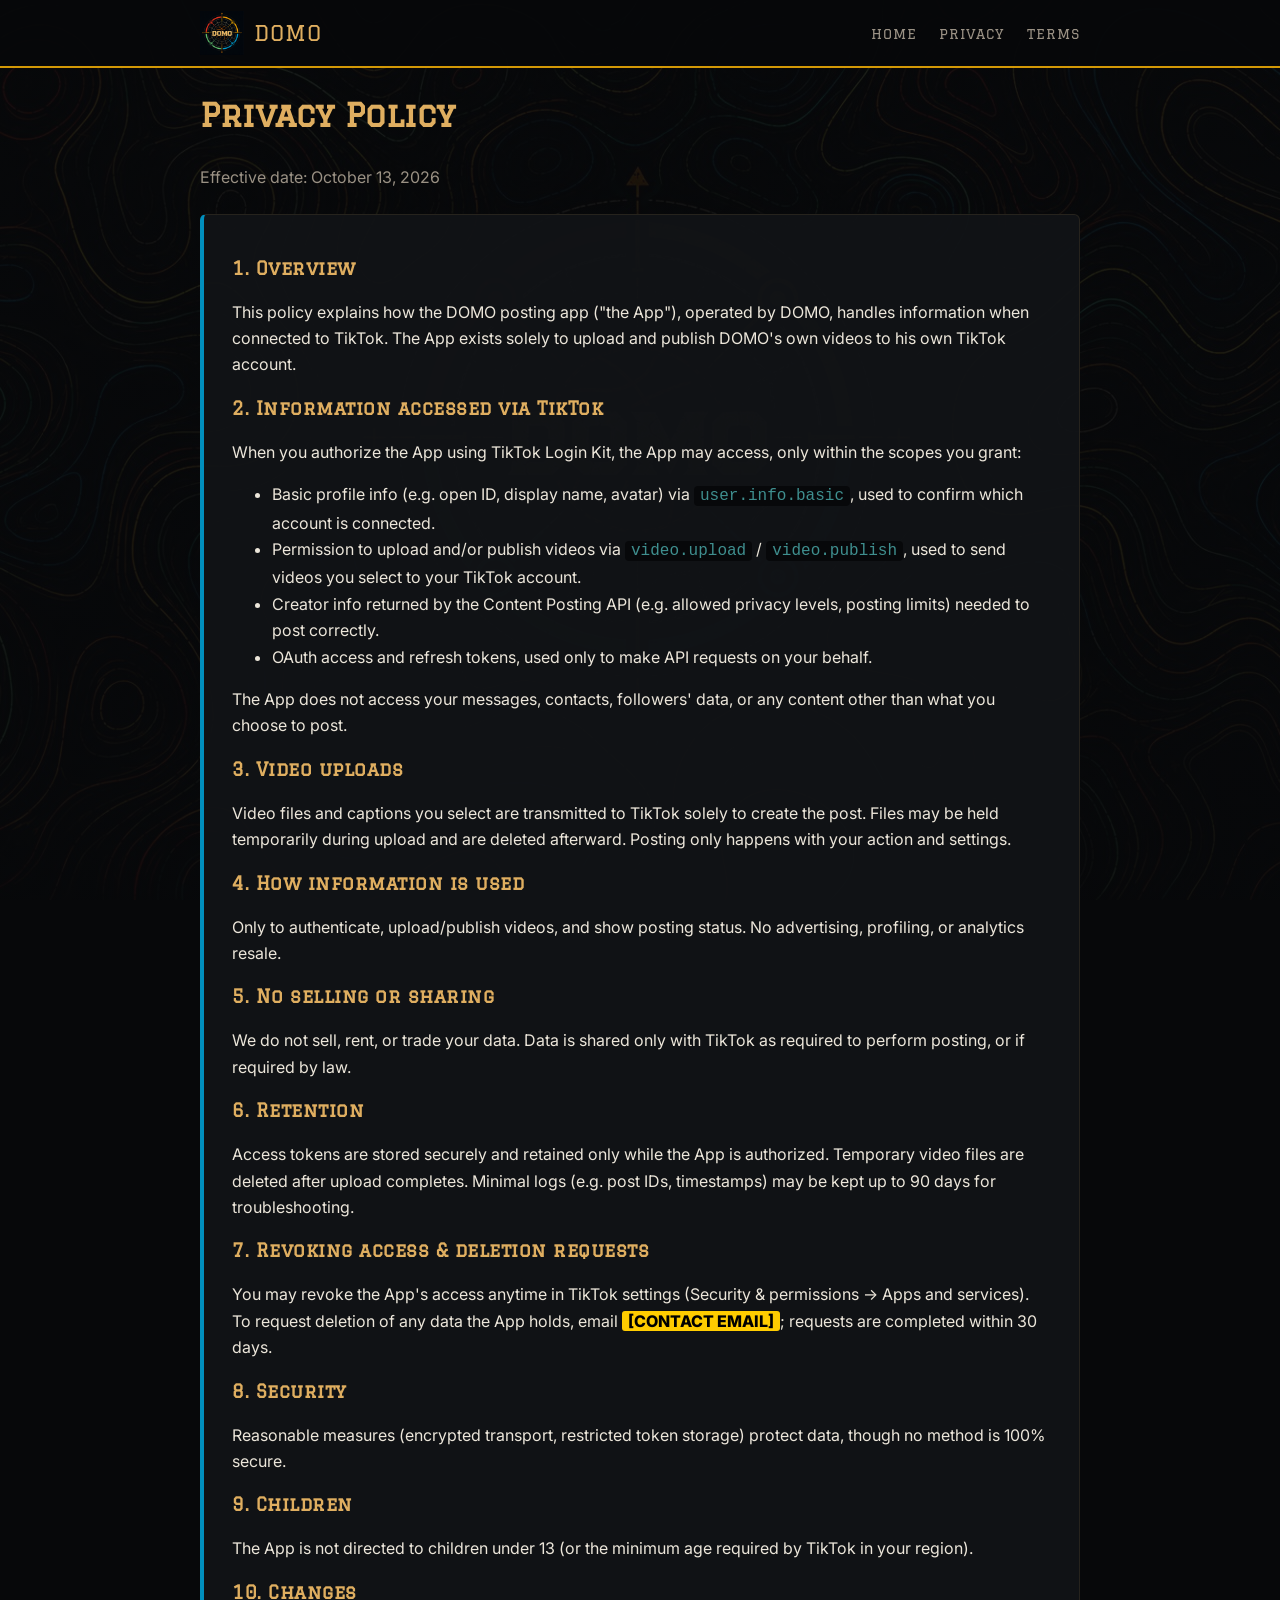
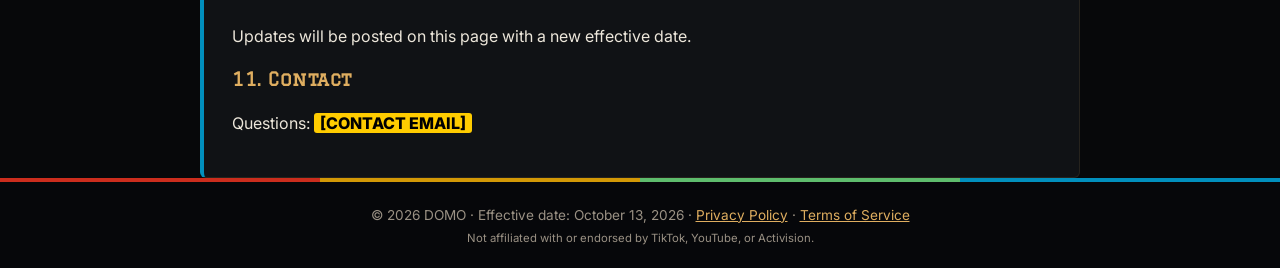
==== privacy.html @ fad08ee4 "DOMO site: home, privacy, terms" ====
<!DOCTYPE html><html lang="en"><head><meta charset="utf-8"><meta name="viewport" content="width=device-width,initial-scale=1"><title>Privacy Policy | DOMO</title><link rel="icon" href="assets/favicon.png"><link rel="preconnect" href="https://fonts.googleapis.com"><link href="https://fonts.googleapis.com/css2?family=Graduate&family=Inter:wght@400;600;800&display=swap" rel="stylesheet"><link rel="stylesheet" href="style.css"></head><body><header><div class="wrap"><a class="brand" href="index.html"><img src="assets/domo-logo-128.png" alt="DOMO logo" width="44" height="44">DOMO</a><nav><a href="index.html">Home</a><a href="privacy.html">Privacy</a><a href="terms.html">Terms</a></nav></div></header><main class="wrap"><h1>Privacy Policy</h1><p class="muted">Effective date: October 13, 2026</p>
<div class="card"><h2>1. Overview</h2><p>This policy explains how the DOMO posting app ("the App"), operated by DOMO, handles information when connected to TikTok. The App exists solely to upload and publish DOMO's own videos to his own TikTok account.</p>
<h2>2. Information accessed via TikTok</h2><p>When you authorize the App using TikTok Login Kit, the App may access, only within the scopes you grant:</p><ul><li>Basic profile info (e.g. open ID, display name, avatar) via <code>user.info.basic</code>, used to confirm which account is connected.</li><li>Permission to upload and/or publish videos via <code>video.upload</code> / <code>video.publish</code>, used to send videos you select to your TikTok account.</li><li>Creator info returned by the Content Posting API (e.g. allowed privacy levels, posting limits) needed to post correctly.</li><li>OAuth access and refresh tokens, used only to make API requests on your behalf.</li></ul><p>The App does not access your messages, contacts, followers' data, or any content other than what you choose to post.</p>
<h2>3. Video uploads</h2><p>Video files and captions you select are transmitted to TikTok solely to create the post. Files may be held temporarily during upload and are deleted afterward. Posting only happens with your action and settings.</p>
<h2>4. How information is used</h2><p>Only to authenticate, upload/publish videos, and show posting status. No advertising, profiling, or analytics resale.</p>
<h2>5. No selling or sharing</h2><p>We do not sell, rent, or trade your data. Data is shared only with TikTok as required to perform posting, or if required by law.</p>
<h2>6. Retention</h2><p>Access tokens are stored securely and retained only while the App is authorized. Temporary video files are deleted after upload completes. Minimal logs (e.g. post IDs, timestamps) may be kept up to 90 days for troubleshooting.</p>
<h2>7. Revoking access &amp; deletion requests</h2><p>You may revoke the App's access anytime in TikTok settings (Security &amp; permissions &rarr; Apps and services). To request deletion of any data the App holds, email <span class="ph">[CONTACT EMAIL]</span>; requests are completed within 30 days.</p>
<h2>8. Security</h2><p>Reasonable measures (encrypted transport, restricted token storage) protect data, though no method is 100% secure.</p>
<h2>9. Children</h2><p>The App is not directed to children under 13 (or the minimum age required by TikTok in your region).</p>
<h2>10. Changes</h2><p>Updates will be posted on this page with a new effective date.</p>
<h2>11. Contact</h2><p>Questions: <span class="ph">[CONTACT EMAIL]</span></p></div></main><footer><div class="stripes"><i></i><i></i><i></i><i></i></div><div class="wrap">&copy; 2026 DOMO &middot; Effective date: October 13, 2026 &middot; <a href="privacy.html">Privacy Policy</a> &middot; <a href="terms.html">Terms of Service</a><br><small>Not affiliated with or endorsed by TikTok, YouTube, or Activision.</small></div></footer></body></html>
---- style.css ----
/* DOMO branding: palette sampled from domo-logo-small.png / banners */
:root{--bg:#07080a;--panel:#111316;--line:#26231d;--text:#ece6da;--muted:#9a9184;
--gold:#dfae60;--amber:#d29806;--red:#cb2d1d;--green:#5ebc6d;--blue:#018fbd;--teal:#3f8f8f}
*{box-sizing:border-box}
body{margin:0;color:var(--text);font:16px/1.65 Inter,system-ui,Segoe UI,Roboto,sans-serif;
background:linear-gradient(#07080ae6,#07080af2),url(assets/topo-bg.jpg) center/cover fixed,var(--bg)}
.wrap{max-width:920px;margin:0 auto;padding:0 20px}a{color:var(--gold)}a:hover{color:var(--amber)}
h1,h2,.brand,.btn,nav a,.tag{font-family:Graduate,Impact,"Arial Black",sans-serif}
header{border-bottom:2px solid var(--amber);background:#07080af0;position:sticky;top:0;z-index:5}
header .wrap{display:flex;justify-content:space-between;align-items:center;height:66px}
.brand{display:flex;align-items:center;gap:10px;font-size:1.35rem;color:var(--gold);text-decoration:none;letter-spacing:1px}
.brand span,h1 span{color:var(--blue)}
nav a{margin-left:22px;color:var(--muted);text-decoration:none;text-transform:uppercase;font-size:.85rem;letter-spacing:1px}nav a:hover{color:var(--gold)}
main{padding:36px 20px 60px}
.hero{display:flex;gap:36px;align-items:center;padding:36px 0 20px;flex-wrap:wrap}
.hero-logo{width:220px;height:auto;filter:drop-shadow(0 0 24px #d2980640)}
.hero>div{flex:1;min-width:280px}
.hero h1{font-size:clamp(2.6rem,7vw,4.4rem);margin:0;color:var(--gold);letter-spacing:2px;line-height:1.05;text-shadow:3px 3px 0 #000,0 0 0 var(--amber)}
.tag{color:var(--amber);text-transform:uppercase;letter-spacing:3px;font-size:.8rem;margin:0}
.lead{font-size:1.1rem;color:#d6cfc2;max-width:600px}
.btn{display:inline-block;margin-top:10px;padding:12px 26px;background:var(--gold);color:#07080a;text-decoration:none;border-radius:4px;text-transform:uppercase;border:2px solid var(--amber)}
.btn:hover{background:var(--amber);color:#07080a}
.card{background:#111316e8;border:1px solid var(--line);border-left:4px solid var(--blue);border-radius:6px;padding:24px 28px;margin-top:24px}
h1{color:var(--gold)}h2{font-size:1.1rem;color:var(--gold);letter-spacing:.5px}
.muted{color:var(--muted)}code{background:#07080a;color:var(--teal);padding:1px 6px;border-radius:4px}
.ph{background:#ffcc00;color:#000;padding:0 6px;border-radius:3px;font-weight:800}
.stripes{display:flex;height:4px}.stripes i{flex:1}
.stripes i:nth-child(1){background:var(--red)}.stripes i:nth-child(2){background:var(--amber)}.stripes i:nth-child(3){background:var(--green)}.stripes i:nth-child(4){background:var(--blue)}
footer{background:#07080af0;color:var(--muted);font-size:.85rem;text-align:center}footer .wrap{padding:22px 20px}
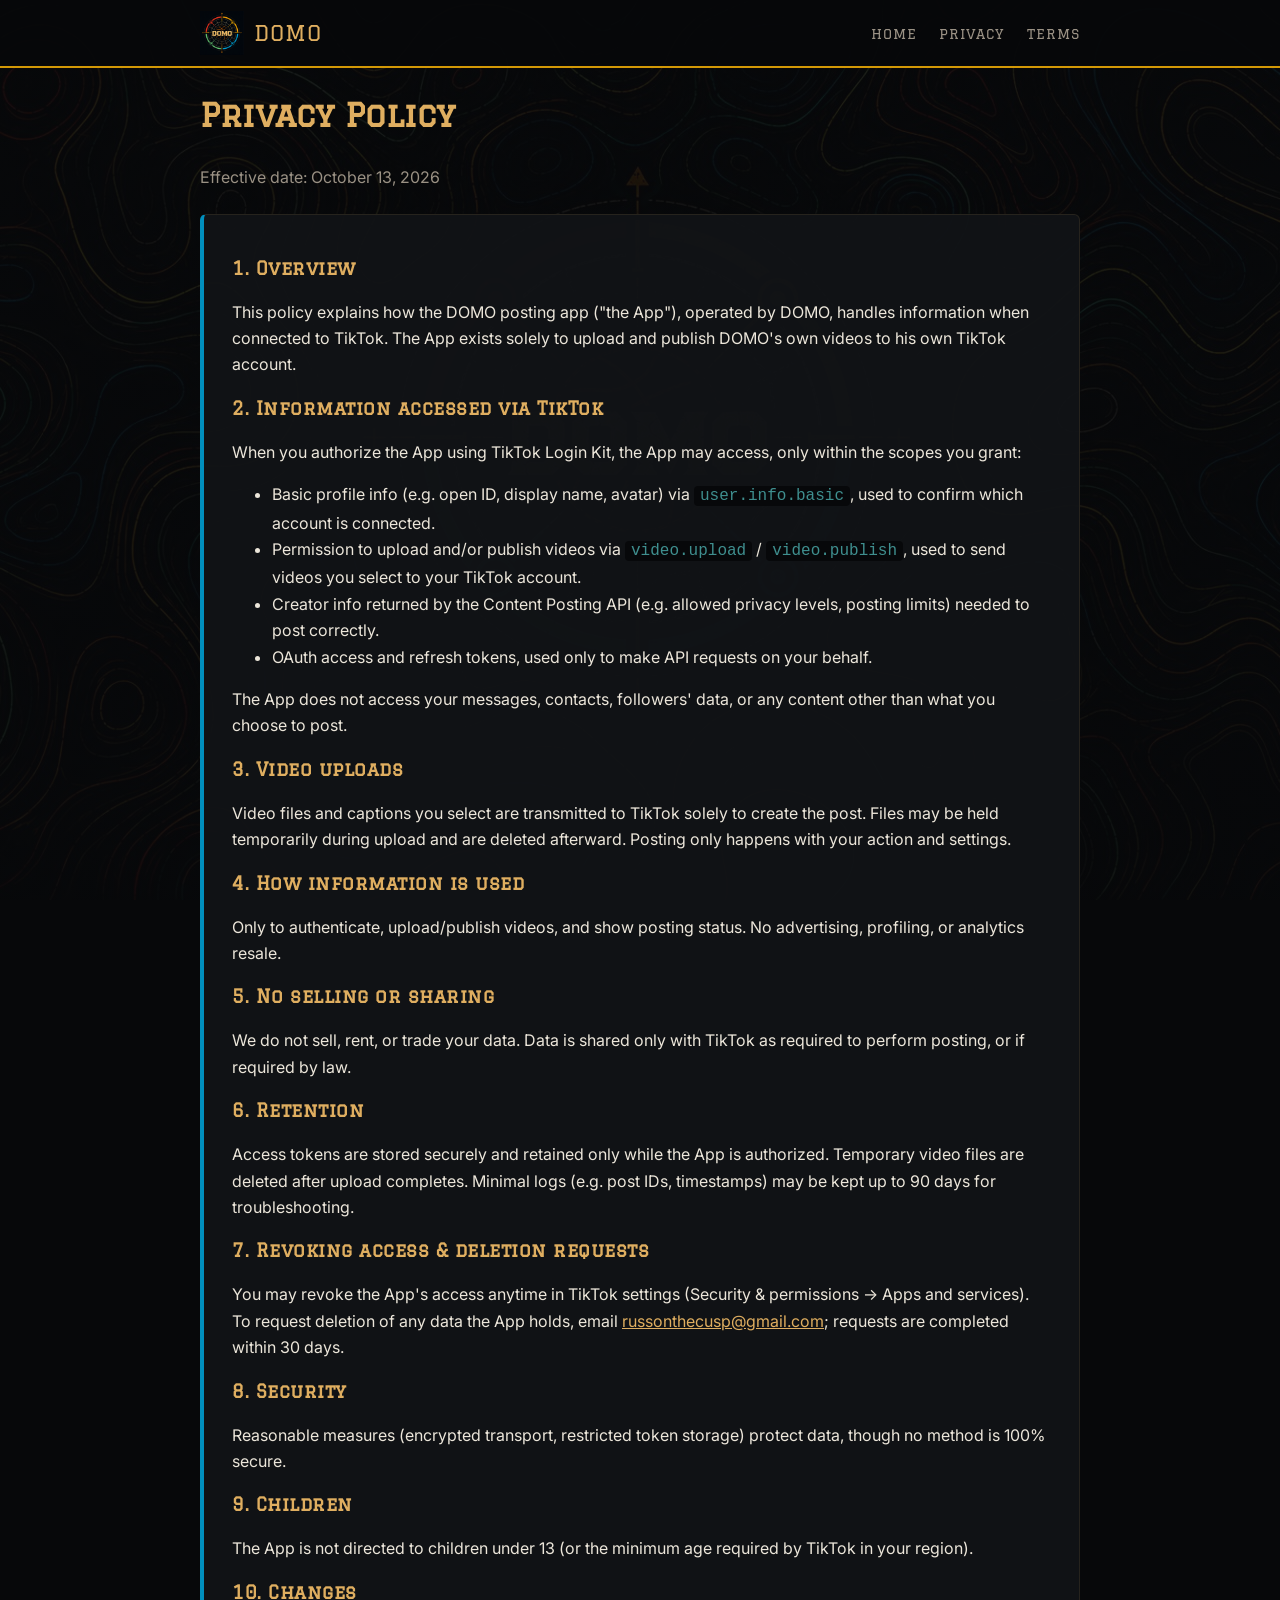
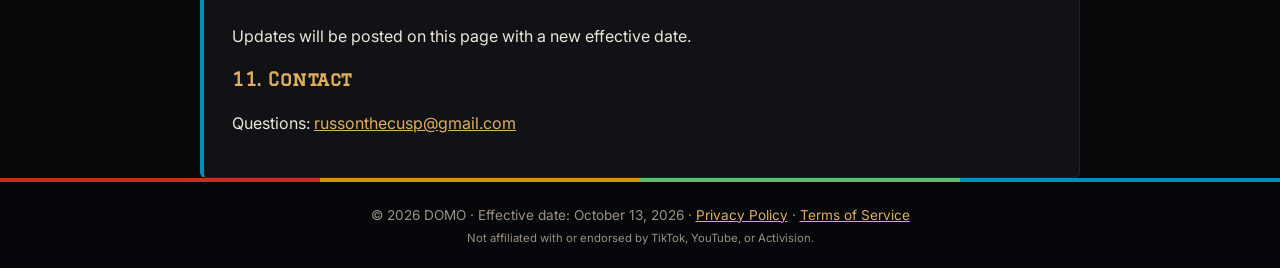
==== commit 5bad64cd: "Add contact email" ====
--- a/privacy.html
+++ b/privacy.html
@@ -5,8 +5,8 @@
 <h2>4. How information is used</h2><p>Only to authenticate, upload/publish videos, and show posting status. No advertising, profiling, or analytics resale.</p>
 <h2>5. No selling or sharing</h2><p>We do not sell, rent, or trade your data. Data is shared only with TikTok as required to perform posting, or if required by law.</p>
 <h2>6. Retention</h2><p>Access tokens are stored securely and retained only while the App is authorized. Temporary video files are deleted after upload completes. Minimal logs (e.g. post IDs, timestamps) may be kept up to 90 days for troubleshooting.</p>
-<h2>7. Revoking access &amp; deletion requests</h2><p>You may revoke the App's access anytime in TikTok settings (Security &amp; permissions &rarr; Apps and services). To request deletion of any data the App holds, email <span class="ph">[CONTACT EMAIL]</span>; requests are completed within 30 days.</p>
+<h2>7. Revoking access &amp; deletion requests</h2><p>You may revoke the App's access anytime in TikTok settings (Security &amp; permissions &rarr; Apps and services). To request deletion of any data the App holds, email <a href="mailto:russonthecusp@gmail.com">russonthecusp@gmail.com</a>; requests are completed within 30 days.</p>
 <h2>8. Security</h2><p>Reasonable measures (encrypted transport, restricted token storage) protect data, though no method is 100% secure.</p>
 <h2>9. Children</h2><p>The App is not directed to children under 13 (or the minimum age required by TikTok in your region).</p>
 <h2>10. Changes</h2><p>Updates will be posted on this page with a new effective date.</p>
-<h2>11. Contact</h2><p>Questions: <span class="ph">[CONTACT EMAIL]</span></p></div></main><footer><div class="stripes"><i></i><i></i><i></i><i></i></div><div class="wrap">&copy; 2026 DOMO &middot; Effective date: October 13, 2026 &middot; <a href="privacy.html">Privacy Policy</a> &middot; <a href="terms.html">Terms of Service</a><br><small>Not affiliated with or endorsed by TikTok, YouTube, or Activision.</small></div></footer></body></html>+<h2>11. Contact</h2><p>Questions: <a href="mailto:russonthecusp@gmail.com">russonthecusp@gmail.com</a></p></div></main><footer><div class="stripes"><i></i><i></i><i></i><i></i></div><div class="wrap">&copy; 2026 DOMO &middot; Effective date: October 13, 2026 &middot; <a href="privacy.html">Privacy Policy</a> &middot; <a href="terms.html">Terms of Service</a><br><small>Not affiliated with or endorsed by TikTok, YouTube, or Activision.</small></div></footer></body></html>
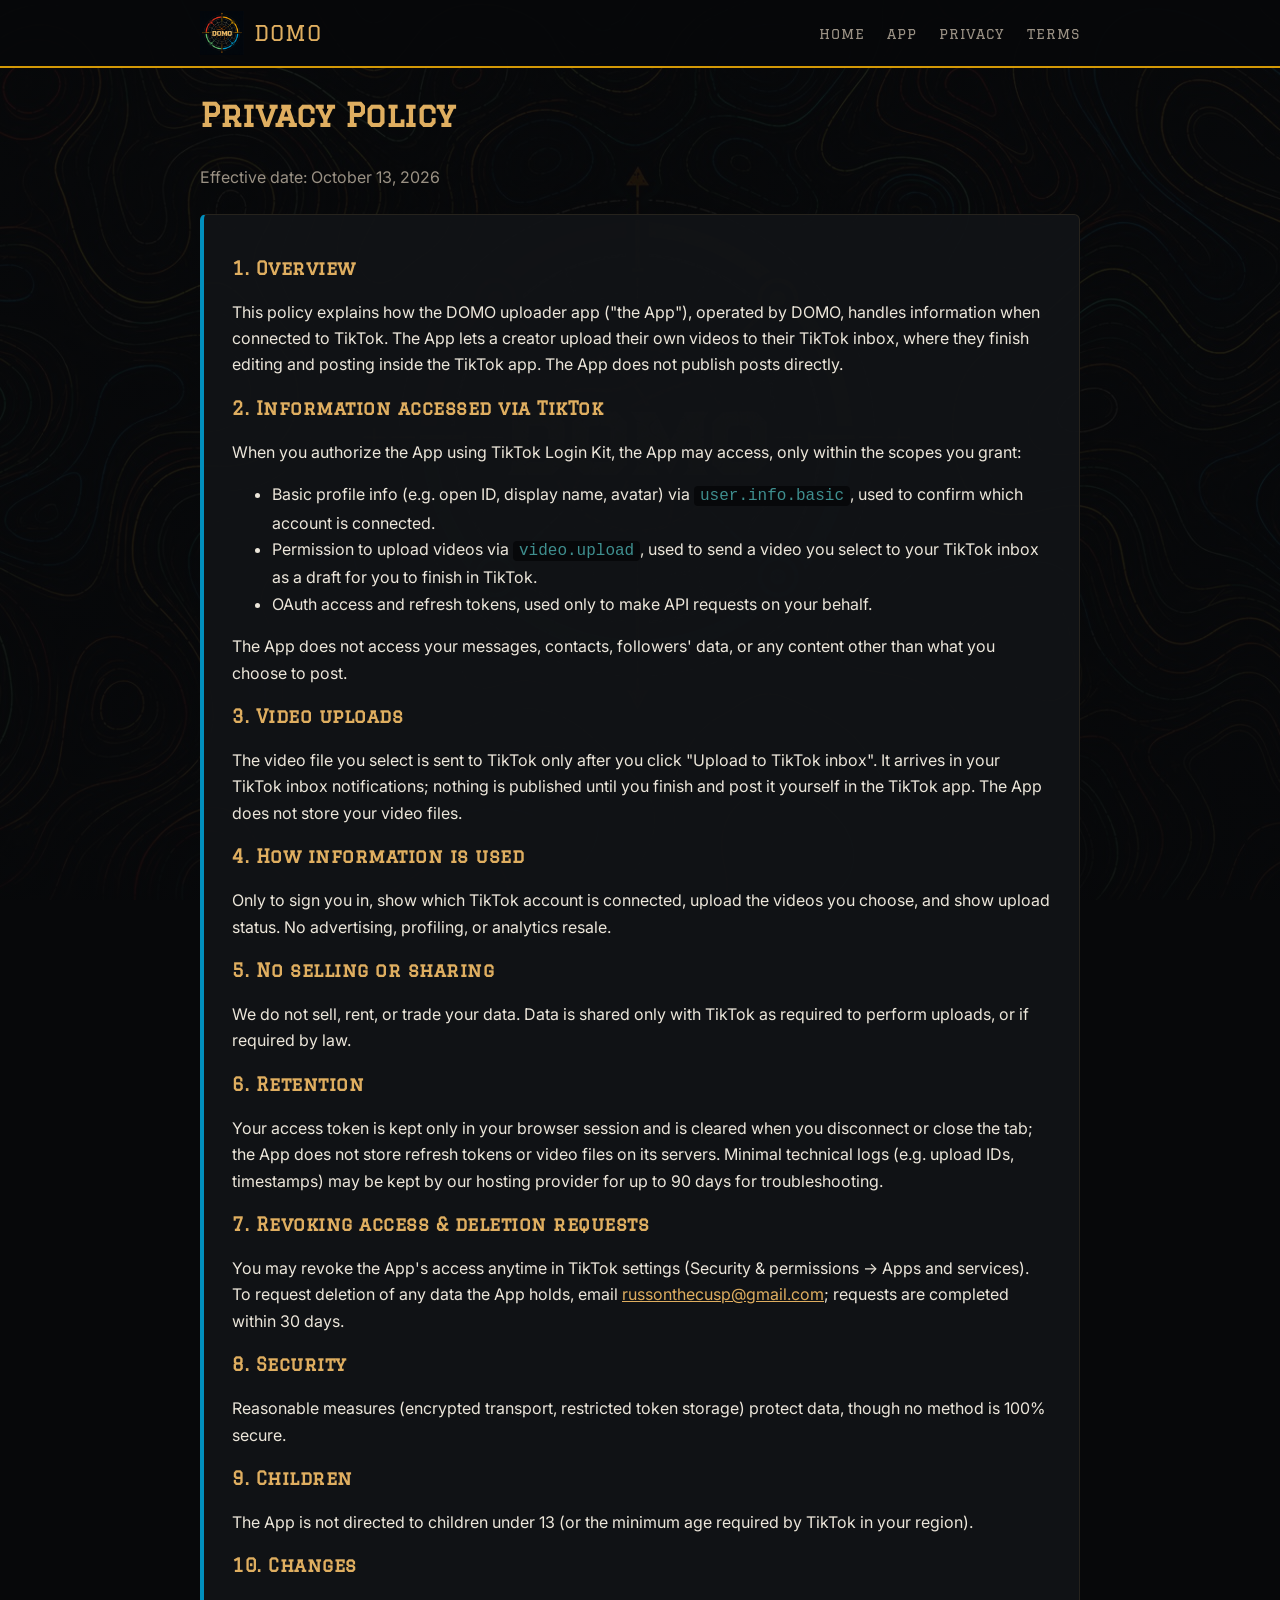
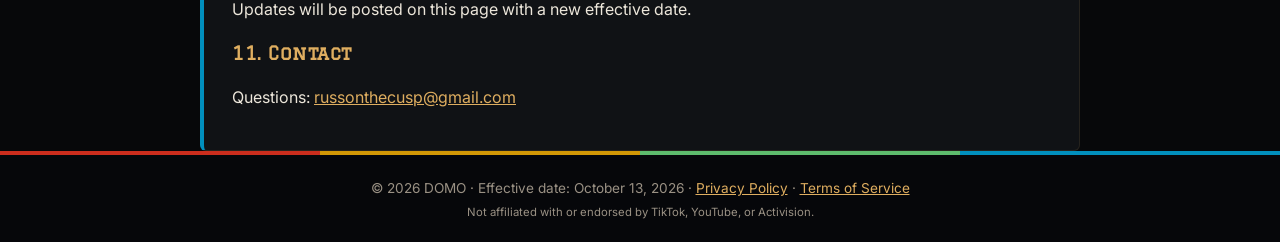
==== commit 97dff631: "Add upload-only TikTok demo app (app/callback), upload-only privacy & terms" ====
--- a/privacy.html
+++ b/privacy.html
@@ -1,10 +1,10 @@
-<!DOCTYPE html><html lang="en"><head><meta charset="utf-8"><meta name="viewport" content="width=device-width,initial-scale=1"><title>Privacy Policy | DOMO</title><link rel="icon" href="assets/favicon.png"><link rel="preconnect" href="https://fonts.googleapis.com"><link href="https://fonts.googleapis.com/css2?family=Graduate&family=Inter:wght@400;600;800&display=swap" rel="stylesheet"><link rel="stylesheet" href="style.css"></head><body><header><div class="wrap"><a class="brand" href="index.html"><img src="assets/domo-logo-128.png" alt="DOMO logo" width="44" height="44">DOMO</a><nav><a href="index.html">Home</a><a href="privacy.html">Privacy</a><a href="terms.html">Terms</a></nav></div></header><main class="wrap"><h1>Privacy Policy</h1><p class="muted">Effective date: October 13, 2026</p>
-<div class="card"><h2>1. Overview</h2><p>This policy explains how the DOMO posting app ("the App"), operated by DOMO, handles information when connected to TikTok. The App exists solely to upload and publish DOMO's own videos to his own TikTok account.</p>
-<h2>2. Information accessed via TikTok</h2><p>When you authorize the App using TikTok Login Kit, the App may access, only within the scopes you grant:</p><ul><li>Basic profile info (e.g. open ID, display name, avatar) via <code>user.info.basic</code>, used to confirm which account is connected.</li><li>Permission to upload and/or publish videos via <code>video.upload</code> / <code>video.publish</code>, used to send videos you select to your TikTok account.</li><li>Creator info returned by the Content Posting API (e.g. allowed privacy levels, posting limits) needed to post correctly.</li><li>OAuth access and refresh tokens, used only to make API requests on your behalf.</li></ul><p>The App does not access your messages, contacts, followers' data, or any content other than what you choose to post.</p>
-<h2>3. Video uploads</h2><p>Video files and captions you select are transmitted to TikTok solely to create the post. Files may be held temporarily during upload and are deleted afterward. Posting only happens with your action and settings.</p>
-<h2>4. How information is used</h2><p>Only to authenticate, upload/publish videos, and show posting status. No advertising, profiling, or analytics resale.</p>
-<h2>5. No selling or sharing</h2><p>We do not sell, rent, or trade your data. Data is shared only with TikTok as required to perform posting, or if required by law.</p>
-<h2>6. Retention</h2><p>Access tokens are stored securely and retained only while the App is authorized. Temporary video files are deleted after upload completes. Minimal logs (e.g. post IDs, timestamps) may be kept up to 90 days for troubleshooting.</p>
+<!DOCTYPE html><html lang="en"><head><meta charset="utf-8"><meta name="viewport" content="width=device-width,initial-scale=1"><title>Privacy Policy | DOMO</title><link rel="icon" href="assets/favicon.png"><link rel="preconnect" href="https://fonts.googleapis.com"><link href="https://fonts.googleapis.com/css2?family=Graduate&family=Inter:wght@400;600;800&display=swap" rel="stylesheet"><link rel="stylesheet" href="style.css"></head><body><header><div class="wrap"><a class="brand" href="index.html"><img src="assets/domo-logo-128.png" alt="DOMO logo" width="44" height="44">DOMO</a><nav><a href="index.html">Home</a><a href="app.html">App</a><a href="privacy.html">Privacy</a><a href="terms.html">Terms</a></nav></div></header><main class="wrap"><h1>Privacy Policy</h1><p class="muted">Effective date: October 13, 2026</p>
+<div class="card"><h2>1. Overview</h2><p>This policy explains how the DOMO uploader app ("the App"), operated by DOMO, handles information when connected to TikTok. The App lets a creator upload their own videos to their TikTok inbox, where they finish editing and posting inside the TikTok app. The App does not publish posts directly.</p>
+<h2>2. Information accessed via TikTok</h2><p>When you authorize the App using TikTok Login Kit, the App may access, only within the scopes you grant:</p><ul><li>Basic profile info (e.g. open ID, display name, avatar) via <code>user.info.basic</code>, used to confirm which account is connected.</li><li>Permission to upload videos via <code>video.upload</code>, used to send a video you select to your TikTok inbox as a draft for you to finish in TikTok.</li><li>OAuth access and refresh tokens, used only to make API requests on your behalf.</li></ul><p>The App does not access your messages, contacts, followers' data, or any content other than what you choose to post.</p>
+<h2>3. Video uploads</h2><p>The video file you select is sent to TikTok only after you click "Upload to TikTok inbox". It arrives in your TikTok inbox notifications; nothing is published until you finish and post it yourself in the TikTok app. The App does not store your video files.</p>
+<h2>4. How information is used</h2><p>Only to sign you in, show which TikTok account is connected, upload the videos you choose, and show upload status. No advertising, profiling, or analytics resale.</p>
+<h2>5. No selling or sharing</h2><p>We do not sell, rent, or trade your data. Data is shared only with TikTok as required to perform uploads, or if required by law.</p>
+<h2>6. Retention</h2><p>Your access token is kept only in your browser session and is cleared when you disconnect or close the tab; the App does not store refresh tokens or video files on its servers. Minimal technical logs (e.g. upload IDs, timestamps) may be kept by our hosting provider for up to 90 days for troubleshooting.</p>
 <h2>7. Revoking access &amp; deletion requests</h2><p>You may revoke the App's access anytime in TikTok settings (Security &amp; permissions &rarr; Apps and services). To request deletion of any data the App holds, email <a href="mailto:russonthecusp@gmail.com">russonthecusp@gmail.com</a>; requests are completed within 30 days.</p>
 <h2>8. Security</h2><p>Reasonable measures (encrypted transport, restricted token storage) protect data, though no method is 100% secure.</p>
 <h2>9. Children</h2><p>The App is not directed to children under 13 (or the minimum age required by TikTok in your region).</p>
--- a/style.css
+++ b/style.css
@@ -27,3 +27,13 @@
 .stripes{display:flex;height:4px}.stripes i{flex:1}
 .stripes i:nth-child(1){background:var(--red)}.stripes i:nth-child(2){background:var(--amber)}.stripes i:nth-child(3){background:var(--green)}.stripes i:nth-child(4){background:var(--blue)}
 footer{background:#07080af0;color:var(--muted);font-size:.85rem;text-align:center}footer .wrap{padding:22px 20px}
+/* uploader */
+.hidden{display:none!important}
+button.btn{cursor:pointer;font-size:1rem}button.btn:disabled{opacity:.45;cursor:not-allowed}
+.btn.small{padding:6px 14px;font-size:.8rem;margin:0 0 0 auto}.btn.ghost{background:transparent;color:var(--gold)}
+.creator{display:flex;align-items:center;gap:14px;margin-bottom:8px}.creator img{border-radius:50%;border:2px solid var(--gold)}
+input[type=file]{color:var(--text);margin:8px 0}
+video{display:block;max-width:100%;max-height:420px;margin:12px 0;border:1px solid var(--line);border-radius:6px;background:#000}
+.notice{border:1px dashed var(--amber);padding:10px 14px;border-radius:6px;color:#e8dcc4}
+.progress{height:8px;background:#222;border-radius:4px;overflow:hidden;margin-top:14px}#bar{height:100%;width:0;background:var(--blue);transition:width .3s}
+.status{color:var(--gold);min-height:1.4em}
